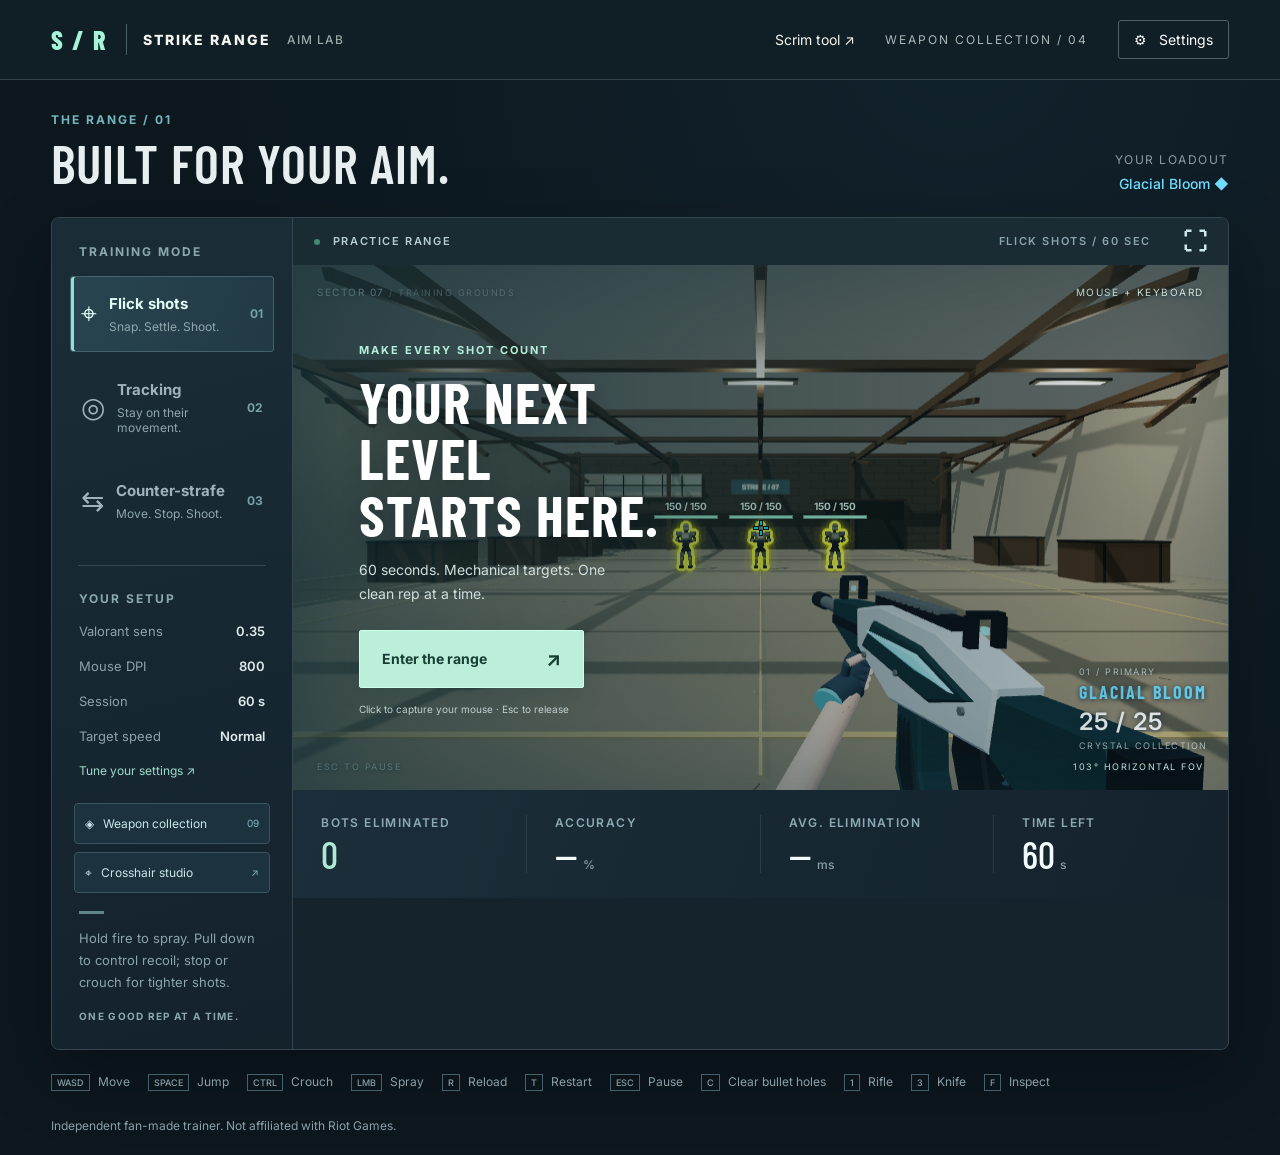
==== aimtrainer/index.html @ e16f2719 "Add Strike Range aim trainer alongside scrim calculator" ====
<!doctype html><html lang="en"><head><meta charset="UTF-8"><meta name="viewport" content="width=device-width, initial-scale=1.0"><title>Strike Range — Tactical Aim Training</title><meta name="description" content="Practice tactical flicks and smooth tracking in a 3D range with Valorant sensitivity settings."><link rel="stylesheet" href="style.css"></head><body>
<header><a class="brand" href="./"><span class="mark">S / R</span> STRIKE RANGE<span class="tag">AIM LAB</span></a><div class="top-right"><a href="../" style="color:inherit;font-size:14px;text-decoration:none">Scrim tool ↗</a><span class="desktop-label">WEAPON COLLECTION / 04</span><button id="settingsButton" class="icon-button">⚙ <span>Settings</span></button></div></header>
<main><section class="intro"><div><div class="eyebrow">THE RANGE / 01</div><h1>Built for your aim.</h1></div><div class="session-meta"><span>YOUR LOADOUT</span><strong id="equippedName">Glacial Bloom <i>◆</i></strong></div></section>
<section class="workspace"><aside class="sidebar"><div class="eyebrow">TRAINING MODE</div><button class="mode selected" data-mode="flick"><span class="mode-icon">⌖</span><span><strong>Flick shots</strong><small>Snap. Settle. Shoot.</small></span><b>01</b></button><button class="mode" data-mode="track"><span class="mode-icon">◎</span><span><strong>Tracking</strong><small>Stay on their movement.</small></span><b>02</b></button><button class="mode" data-mode="counter"><span class="mode-icon">⇆</span><span><strong>Counter-strafe</strong><small>Move. Stop. Shoot.</small></span><b>03</b></button><div class="divider"></div><div class="eyebrow">YOUR SETUP</div><dl><div><dt>Valorant sens</dt><dd id="sensDisplay">0.35</dd></div><div><dt>Mouse DPI</dt><dd id="dpiDisplay">800</dd></div><div><dt>Session</dt><dd id="durationDisplay">60 s</dd></div><div><dt>Target speed</dt><dd id="speedDisplay">Normal</dd></div></dl><button class="text-button" id="tuneButton">Tune your settings ↗</button><div class="loadout-actions"><button id="collectionButton">◈ &nbsp; Weapon collection <span>09</span></button><button id="crosshairButton">⌖ &nbsp; Crosshair studio <span>↗</span></button></div><div class="sidebar-bottom"><span class="mini-line"></span><p id="coach">Let the crosshair settle before you click. Clean hits come before speed.</p><span class="eyebrow">ONE GOOD REP AT A TIME.</span></div></aside>
<div class="range-column"><div class="range-toolbar"><span><i class="live-dot"></i> PRACTICE RANGE</span><span id="modeLabel">FLICK SHOTS / 60 SEC</span><button id="fullscreen" aria-label="Toggle fullscreen">⛶</button></div><div id="arena"><canvas id="game" aria-label="3D aim training range"></canvas><div class="arena-vignette"></div><div class="arena-top"><span>SECTOR 07 <small> / TRAINING GROUNDS</small></span><span id="inputState">MOUSE + KEYBOARD</span></div><div id="spreadRing" hidden></div><div id="crosshair"><i></i><b></b></div><div id="jellyPrompt" hidden><b>E</b> Eat the meat jelly</div><div id="dizzyStatus" role="status" hidden></div><div id="movementFeedback" hidden><strong>STRAFE LEFT OR RIGHT</strong><span>Move again for each rep</span></div><div id="hitmarker">×</div><div class="weapon-label"><span id="weaponSlot">01 / PRIMARY</span><strong id="weaponName">GLACIAL BLOOM</strong><b id="ammoCount" class="ammo-count">25 / 25</b><small id="weaponFinish">ROOT COLLECTION · 01</small></div><div class="arena-bottom"><span id="arenaHint">ESC TO PAUSE</span><span>103° HORIZONTAL FOV</span></div><div id="overlay"><div class="start-card"><span class="eyebrow" id="overlayEyebrow">MAKE EVERY SHOT COUNT</span><h2 id="overlayTitle">Your next level<br>starts here.</h2><p id="overlayText">60 seconds. Mechanical targets. One clean rep at a time.</p><button class="primary" id="start">Enter the range <span>↗</span></button><small id="startHint">Click to capture your mouse · Esc to release</small></div></div></div><div class="stats"><div><span id="scoreLabel">BOTS ELIMINATED</span><strong id="score">0</strong></div><div><span id="accuracyLabel">ACCURACY</span><strong id="accuracy">—<small>%</small></strong></div><div><span id="reactionLabel">AVG. REACTION</span><strong id="reaction">—<small>ms</small></strong></div><div><span>TIME LEFT</span><strong id="time">60<small>s</small></strong></div></div></div></section>
<footer><span><b>WASD</b> Move <b>SPACE</b> Jump <b>CTRL</b> Crouch <b>LMB</b> Spray <b>R</b> Reload <b>T</b> Restart <b>ESC</b> Pause <b>C</b> Clear bullet holes <b>1</b> Rifle <b>3</b> Knife <b>F</b> Inspect</span><span>Independent fan-made trainer. Not affiliated with Riot Games.</span></footer><p class="mobile-note">Built for a desktop mouse. Open on a computer to train.</p></main>
<dialog id="settings"><form id="settingsForm"><div class="dialog-heading"><div><span class="eyebrow">MAKE IT YOURS</span><h2>Range settings</h2></div><button type="button" id="closeSettings" aria-label="Close settings">×</button></div><div class="field-grid"><label>Valorant sensitivity<input name="sens" type="number" min="0.001" max="10" step="0.001" required></label><label>Mouse DPI<input name="dpi" type="number" min="50" max="50000" step="1" required></label><label>Bots in range<select name="botCount"><option value="3">3 bots</option><option value="5">5 bots</option><option value="10">10 bots</option></select></label><label>Session length<select name="duration"><option value="30">30 seconds</option><option value="60">60 seconds</option><option value="120">120 seconds</option></select></label><label>Target speed<select name="speed"><option value="0.65">Slow</option><option value="1">Normal</option><option value="1.5">Fast</option></select></label><label>Target hitbox<select name="hitbox"><option value="all">Head + body</option><option value="head">Head only</option></select></label><label>Enemy outline<select name="enemyOutline"><option value="yellow">Yellow</option><option value="red">Red</option><option value="purple">Purple</option></select></label></div><div class="range-toggles"><label class="check"><input type="checkbox" name="infiniteAmmo"> Infinite ammo — no reloads</label><label class="check"><input type="checkbox" name="bulletTrails"> Bullet trails</label></div><label class="check"><input type="checkbox" name="sound"> Shot and hit sounds</label><div class="sensitivity-note"><strong id="cm360">— cm / 360°</strong><p>Uses a 0.07° × sensitivity rotation scale and requests raw mouse input. Keep the same mouse DPI as Valorant. DPI here calculates cm/360; it does not change rotation.</p><p>Browsers and OS input can differ, so an exact match is not guaranteed. Use desktop Chrome or Edge and compare a full 360° turn with your game.</p></div><button type="submit" class="primary">Save settings <span>✓</span></button></form></dialog><dialog id="collection" class="wide-dialog"><div class="dialog-heading"><div><span class="eyebrow">THE ARMORY / RIFLES + BLADES</span><h2>WEAPON COLLECTION</h2></div><button id="closeCollection" aria-label="Close collection">×</button></div><p class="dialog-intro">Choose your finish. Your sensitivity and handling stay the same.</p><section class="knife-loadout"><h3>Blade collection</h3><p>1 Rifle · 3 Knife · F Inspect · Left click Slash</p><div class="field-grid"><label>Knife<select id="knifeType"></select></label><label>Finish<select id="knifeSkin"></select></label></div><button class="primary" id="equipKnife">Equip knife ↗</button><p id="knifeEquipped" role="status">Gilded · Nebula · Inferno · Jade — available for every blade</p></section><div id="skinGrid" class="skin-grid"></div><p class="quiet">Equipped instantly · Saved on this device · All skins included</p></dialog>
<dialog id="crosshairDialog" class="wide-dialog"><div class="dialog-heading"><div><span class="eyebrow">PRECISION / PERSONALIZED</span><h2>Crosshair studio</h2></div><button id="closeCrosshair" aria-label="Close crosshair studio">×</button></div><div class="crosshair-layout"><div><div class="crosshair-preview"><div id="crosshairPreview"></div><span>LIVE PREVIEW · 1:1 PIXELS</span></div><label>Crosshair color<input type="color" id="chColor"></label><label class="check"><input type="checkbox" id="chOutline"> Outlines</label><label class="check"><input type="checkbox" id="chDot"> Center dot</label><label class="check"><input type="checkbox" id="chInner"> Inner lines</label><label class="check"><input type="checkbox" id="chOuter"> Outer lines</label></div><div id="crosshairControls" class="field-grid"></div></div><div class="code-panel"><label for="crosshairCode">Valorant profile code</label><textarea id="crosshairCode" rows="3" placeholder="0;P;c;…" spellcheck="false"></textarea><div class="code-actions"><button id="importCode">Import code</button><button id="exportCode">Export / copy code</button></div><p id="codeStatus" role="status">Supports primary static crosshairs. ADS, sniper, and dynamic error settings are not reproduced. Code exchange has not been verified in the Valorant client.</p></div><button id="saveCrosshair" class="primary">Equip crosshair <span>✓</span></button></dialog><script type="module" src="game.js"></script></body></html>
---- aimtrainer/style.css ----
@import url('https://fonts.googleapis.com/css2?family=Barlow+Condensed:wght@500;600;700;800&family=Inter:wght@400;500;600;700;800&display=swap');
:root{--ink:#182a30;--muted:#718084;--line:#d9dfdc;--mint:#a6f4d8;--paper:#eef0eb;--cross:#6effd4}*{box-sizing:border-box}body{margin:0;background:var(--paper);color:var(--ink);font-family:Inter,Arial,sans-serif;font-size:14px}button,input,select{font:inherit}button{cursor:pointer}button:focus-visible,a:focus-visible{outline:3px solid #208e80;outline-offset:4px}header{height:80px;padding:0 4%;background:#13282e;color:#f4f6ef;display:flex;align-items:center;justify-content:space-between}.brand{text-decoration:none;color:inherit;display:flex;align-items:center;gap:16px;font-weight:800;letter-spacing:2px}.mark{font-family:'Barlow Condensed',sans-serif;font-size:26px;color:#a6f4d8;border-right:1px solid #486066;padding-right:18px}.tag{font-size:12px;letter-spacing:1px;color:#99aaa9;font-weight:500}.top-right{display:flex;align-items:center;gap:30px}.desktop-label{font-size:12px;letter-spacing:2px;color:#aab8b8}.icon-button{background:none;border:1px solid #506166;color:white;padding:10px 15px;border-radius:3px}.icon-button span{margin-left:8px}main{max-width:1640px;margin:auto;padding:34px 4% 18px}.intro{display:flex;align-items:end;justify-content:space-between;margin-bottom:25px}.eyebrow{font-size:12px;font-weight:700;letter-spacing:2px;color:#6c7b7a}h1{font-family:'Barlow Condensed',Impact,sans-serif;font-size:50px;line-height:1.05;text-transform:uppercase;margin:9px 0 0;letter-spacing:.5px}.session-meta{text-align:right;display:grid;gap:8px}.session-meta>span{font-size:12px;color:var(--muted);letter-spacing:1.5px}.session-meta strong{font-size:14px;font-weight:500}.session-meta i{color:#369faf;font-style:normal;margin-left:12px}.workspace{display:grid;grid-template-columns:240px minmax(0,1fr);border:1px solid #ccd4d0;background:#f9faf5;box-shadow:0 15px 50px #18302d08}.sidebar{padding:26px 18px;display:flex;flex-direction:column}.sidebar>.eyebrow{margin:0 9px 17px}.mode{display:flex;align-items:center;gap:12px;text-align:left;background:none;border:1px solid transparent;width:100%;padding:17px 10px;border-radius:3px;margin-bottom:10px;color:#5b6c6d}.mode.selected{border-color:#bacfc6;background:#e4eee7;color:#172f30;box-shadow:inset 3px 0 #347a69}.mode:hover{background:#eaf0e9}.mode-icon{font-size:28px;font-weight:400}.mode strong{font-size:15px;display:block}.mode small{display:block;font-size:12px;color:#73817e;margin-top:6px}.mode b{font-size:12px;color:#899c92;margin-left:auto}.divider{height:1px;background:var(--line);margin:16px 8px 25px}dl{margin:0 9px}dl div{display:flex;justify-content:space-between;margin-bottom:19px}dt{color:#7d8885;font-size:13px}dd{margin:0;font-size:13px;font-weight:600}.text-button{border:0;background:none;text-align:left;font-size:12px;color:#398071;margin:0 9px;padding:0}.sidebar-bottom{margin:auto 9px 0;padding-top:35px}.sidebar-bottom p{font-size:13px;line-height:1.7;color:#7a8781}.sidebar-bottom .eyebrow{font-size:10px;letter-spacing:1.3px}.mini-line{display:block;width:25px;height:3px;background:#b5c8bd}.range-column{min-width:0;border-left:1px solid #d3dbd6}.range-toolbar{height:47px;background:#e7ece6;display:flex;align-items:center;gap:20px;padding:0 21px;font-size:11px;letter-spacing:1.6px;font-weight:600}.range-toolbar>span:nth-child(2){margin-left:auto;color:#75827a}.range-toolbar button{border:0;background:none;font-size:24px;color:#4c645d;padding:0 0 0 12px}.live-dot{display:inline-block;width:6px;height:6px;background:#458776;border-radius:50%;margin-right:8px}#arena{position:relative;aspect-ratio:16/9;background:#87a7b3;overflow:hidden;isolation:isolate}#arena:fullscreen{width:100vw;height:100vh;aspect-ratio:auto}canvas{display:block;width:100%;height:100%}.arena-vignette{position:absolute;inset:0;pointer-events:none;box-shadow:inset 0 0 90px #19383955}.arena-top,.arena-bottom{position:absolute;left:24px;right:24px;display:flex;justify-content:space-between;pointer-events:none;color:#eaf7ee;font-size:10px;letter-spacing:1.5px;text-shadow:0 1px 4px #102b35}.arena-top{top:21px}.arena-top small{opacity:.6;font-size:9px}.arena-bottom{bottom:18px;font-size:9px}.weapon-label{position:absolute;right:24px;bottom:42px;display:grid;gap:4px;color:#edfcff;pointer-events:none;text-shadow:0 1px 5px #122a38}.weapon-label span,.weapon-label small{font-size:9px;letter-spacing:1.5px;opacity:.7}.weapon-label strong{font-family:'Barlow Condensed',sans-serif;font-size:23px;letter-spacing:2px}#crosshair{position:absolute;top:50%;left:50%;width:14px;height:14px;transform:translate(-50%,-50%);pointer-events:none;filter:drop-shadow(0 0 1px #000)}#crosshair i,#crosshair b{position:absolute;background:var(--cross)}#crosshair i{width:14px;height:2px;top:6px}#crosshair b{height:14px;width:2px;left:6px}#hitmarker{position:absolute;left:50%;top:50%;transform:translate(-50%,-50%);color:white;font-size:35px;opacity:0;pointer-events:none}#overlay{position:absolute;inset:0;background:linear-gradient(90deg,#173239ba,#112b3a15);display:flex;align-items:center;padding:5% 7%}.start-card{color:white;max-width:350px}.start-card .eyebrow{color:#b4efdc;font-size:11px}.start-card h2{font-family:'Barlow Condensed',Impact,sans-serif;font-size:clamp(30px,4.5vw,65px);line-height:.98;text-transform:uppercase;letter-spacing:1px;margin:16px 0}.start-card p{font-size:13px;line-height:1.7;color:#d0e0df;max-width:255px}.primary{display:flex;align-items:center;justify-content:space-between;gap:25px;background:#b6f5d7;color:#173d34;border:0;padding:16px 22px;font-size:14px;font-weight:700;border-radius:2px;min-width:225px;margin-top:24px}.primary:hover{background:#d1ffe7}.primary span{font-size:20px}.start-card>small{display:block;font-size:10px;color:#bfd0cf;margin-top:15px}.stats{display:grid;grid-template-columns:repeat(4,1fr);padding:24px 0}.stats>div{padding:0 28px;border-right:1px solid var(--line)}.stats>div:last-child{border:0}.stats span{font-size:10px;font-weight:600;letter-spacing:1.4px;color:#7e8b85;display:block}.stats strong{display:block;font-family:'Barlow Condensed',sans-serif;font-size:38px;font-weight:500;margin-top:5px;line-height:1}.stats small{font-family:Inter,sans-serif;font-size:12px;color:#8d9991;margin-left:5px}footer{display:flex;justify-content:space-between;gap:20px;margin-top:19px;font-size:10px;color:#85918a}footer b{font-weight:500;border:1px solid #d0d8d0;padding:2px 5px;margin:0 5px 0 15px;font-size:9px}footer b:first-child{margin-left:0}.mobile-note{display:none}dialog{border:1px solid #c9d9cf;border-radius:8px;padding:30px;width:min(540px,94vw);max-height:90vh;overflow:auto;background:#f8faf5;color:var(--ink);box-shadow:0 25px 100px #0007}dialog::backdrop{background:#081e29aa;backdrop-filter:blur(5px)}.dialog-heading{display:flex;justify-content:space-between;align-items:center;margin-bottom:25px}.dialog-heading h2{font-family:'Barlow Condensed',sans-serif;font-size:34px;margin:6px 0}.dialog-heading button{border:0;background:none;font-size:30px;color:#657e73}.field-grid{display:grid;grid-template-columns:1fr 1fr;gap:20px}label{font-size:14px;font-weight:500}input[type=number],select{display:block;width:100%;margin-top:9px;padding:12px 10px;background:#fff;border:1px solid #c7d5ce;border-radius:3px;color:#20362e}.check{display:flex;align-items:center;gap:9px;margin-top:22px}.sensitivity-note{background:#e9f0e9;padding:16px;margin-top:22px;border-left:3px solid #7cae97}.sensitivity-note p{font-size:12px;line-height:1.6;color:#62766d;margin:8px 0 0}.sensitivity-note strong{font-size:16px}dialog .primary{width:100%}[hidden]{display:none!important}@media(min-width:1600px){main{padding-top:50px}.sidebar{padding-top:30px}.workspace{grid-template-columns:260px 1fr}}@media(max-width:1000px){.workspace{grid-template-columns:195px 1fr}.sidebar{padding:20px 10px}.stats>div{padding:0 15px}.sidebar-bottom{display:none}.start-card h2{font-size:40px}.range-toolbar{font-size:9px;gap:10px}.desktop-label{display:none}}@media(max-width:700px){header{height:65px}.tag{display:none}main{padding:24px 4%}.intro{align-items:center}h1{font-size:37px}.session-meta{font-size:11px}.workspace{display:flex;flex-direction:column}.sidebar{display:grid;grid-template-columns:1fr 1fr;padding:10px;gap:8px}.sidebar>.eyebrow,.sidebar dl,.sidebar .divider,.sidebar .text-button{display:none}.mode{margin:0;padding:10px}.mode b{display:none}.range-column{border-left:0}.range-toolbar{padding:0 12px}#arena{aspect-ratio:4/3}.arena-top{left:12px;right:12px;font-size:8px}.arena-top small{display:none}#overlay{padding:25px}.start-card h2{font-size:39px}.start-card p{font-size:12px}.weapon-label{display:none}.stats{padding:20px 0}.stats>div{padding:0 10px}.stats span{font-size:8px;letter-spacing:.6px}.stats strong{font-size:29px}footer{flex-direction:column;font-size:9px;gap:12px}.mobile-note{display:block;font-size:12px;color:#59786a}.field-grid{gap:13px}.brand{font-size:13px;gap:10px}.mark{padding-right:10px;font-size:23px}}
/* Collection update: graphite surfaces, luminous accents, and clearer hierarchy. */
:root{--ink:#e6eef0;--muted:#8c9ca4;--line:#2a3c46;--paper:#0c171e;--skin-accent:#6ddcff}body{background:radial-gradient(ellipse at 75% 0,#1d384755,transparent 55%),#0c171e;color:var(--ink)}header{background:#101e26;border-bottom:1px solid #31414c}main{padding-top:32px}.intro .eyebrow{color:#74b6bf}h1{font-size:53px;font-weight:600;letter-spacing:1px}.session-meta strong{color:var(--skin-accent)}.workspace{background:#14232c;border:1px solid #354650;border-radius:8px;overflow:hidden;box-shadow:0 25px 70px #0004}.sidebar{background:linear-gradient(165deg,#1a2d37,#14222c)}.eyebrow{color:#8ca8ad}.mode{color:#a1b2ba}.mode.selected{background:linear-gradient(110deg,#284550,#213a43);color:#e2fcf6;border-color:#44636c;box-shadow:inset 3px 0 #8fe1d4}.mode:hover{background:#243b45}.mode small{color:#8fa7ae}.mode b{color:#76a1a7}dt{color:#8fa2ab}dd{color:#dfebed}.text-button{color:#9cdcca}.range-column{border-color:#354650}.range-toolbar{background:#1a2b34;color:#b7cdd2}.range-toolbar>span:nth-child(2){color:#8ba3ac}.range-toolbar button{color:#cee7e9}.stats{background:linear-gradient(110deg,#1b2e39,#14222c);padding:25px 0}.stats span{color:#8da9b3}.stats strong{color:#f2fbfb}.stats>div:first-child strong{color:#ade9d5}.stats small{color:#8aa0a9}.sidebar-bottom p{color:#8ca4ad}.sidebar-bottom{padding-top:25px}.divider{background:#354751}.mini-line{background:#5f8489}.loadout-actions{display:grid;gap:8px;margin:25px 4px 0}.loadout-actions button{display:flex;align-items:center;justify-content:space-between;background:#1c333e;color:#c9e5e8;border:1px solid #3a5460;border-radius:4px;padding:12px 10px;font-size:12px;text-align:left}.loadout-actions button:hover{background:#294654;border-color:#7eb7bc}.loadout-actions span{margin-left:auto;font-size:10px;color:#84b7bf}.primary{background:#bbefda;border:1px solid #caffed;box-shadow:0 7px 25px #072e3725}.start-card h2{text-shadow:0 4px 24px #00131f55}.arena-vignette{box-shadow:inset 0 0 100px #12303c66}.start-card p{font-size:14px}.stats span,footer{font-size:12px}footer{color:#8aa0aa;line-height:1.8}footer b{border-color:#46606d}.weapon-label strong{color:var(--skin-accent)}.icon-button:hover{background:#233d49}dialog{color:#e6eef0;background:#172933;border-color:#49616d;box-shadow:0 25px 100px #0009}dialog::backdrop{background:#020a12bb;backdrop-filter:blur(8px)}.dialog-heading button{color:#b9ced3}.wide-dialog{width:min(850px,95vw);padding:32px}.dialog-heading h2{font-size:36px}.dialog-intro{color:#95b0ba;margin-top:-10px;font-size:14px}.skin-grid{display:grid;grid-template-columns:1fr 1fr;gap:18px;margin-top:25px}.skin-card{background:#14212d;border:1px solid #3a505b;border-radius:5px;color:#eff9ff;text-align:left;padding:0;overflow:hidden;transition:transform .16s,border-color .16s}.skin-card:hover{transform:translateY(-3px);border-color:var(--finish)}.skin-card[aria-pressed=true]{border-color:var(--finish);box-shadow:0 0 0 1px var(--finish)}.skin-art{position:relative;min-height:100px;border-bottom:1px solid #2f4350}.skin-art img{display:block;width:100%;aspect-ratio:500/260;object-fit:contain}.skin-art>span{position:absolute;left:15px;top:12px;font-size:9px;letter-spacing:1.4px;color:var(--finish)}.skin-copy{padding:16px}.skin-copy h3{font-family:'Barlow Condensed',sans-serif;letter-spacing:.5px;font-size:26px;margin:0 0 7px}.skin-copy p{font-size:12px;color:#8fa8b5;margin:0 0 18px}.equip-label{font-size:10px;letter-spacing:1.5px;color:var(--finish)}.quiet{color:#8fa8b5;font-size:12px;margin-bottom:0}.field-grid input,.field-grid select{background:#10202a;border-color:#3b5765;color:#e1eff1}label{color:#b9d0d8}input[type=color]{display:block;width:100%;height:38px;background:#10202a;border:1px solid #415967;border-radius:4px;margin-top:10px}input[type=checkbox]{accent-color:#9bddcc}.sensitivity-note{background:#203a43;border-color:#7eb7ae}.sensitivity-note p{color:#a7bfc8}.crosshair-layout{display:grid;grid-template-columns:210px 1fr;gap:28px}.crosshair-preview{position:relative;display:flex;align-items:center;justify-content:center;height:155px;margin-bottom:20px;background:linear-gradient(145deg,#759098,#3f555f);border:1px solid #63838e;border-radius:5px}.crosshair-preview>span{position:absolute;bottom:12px;font-size:9px;letter-spacing:1.4px;color:#d3e4e7}.crosshair-layout .field-grid{gap:12px 16px}.crosshair-layout label{font-size:12px}.crosshair-layout input[type=number]{margin-top:5px;padding:8px 10px}.crosshair-layout .check{margin-top:16px}.code-panel{border-top:1px solid #35505c;margin-top:25px;padding-top:22px}textarea{display:block;width:100%;resize:vertical;background:#0e1e27;border:1px solid #3b5765;border-radius:4px;color:#c4e9e6;padding:12px;margin-top:10px;font:12px/1.6 monospace}.code-actions{display:flex;gap:10px;margin-top:12px}.code-actions button{background:#294753;border:1px solid #4e707d;border-radius:3px;color:#ddf6f5;padding:10px 15px;font-size:13px}#codeStatus{font-size:12px;color:#9db5c0;line-height:1.65}#crosshair{transform:none}#crosshair>span{pointer-events:none}.mobile-note{color:#a5c2c7}@media(max-width:1000px){.sidebar-bottom{display:none}.loadout-actions{margin-top:20px}.stats>div{padding:0 15px}.stats span{font-size:10px;letter-spacing:1px}footer{font-size:10px}}@media(max-width:700px){h1{font-size:35px}.loadout-actions{grid-column:1/-1;grid-template-columns:1fr 1fr;margin:0}.skin-grid{gap:12px}.skin-copy{padding:12px}.skin-copy h3{font-size:22px}.skin-copy p{font-size:11px}.wide-dialog{padding:20px}.dialog-heading h2{font-size:29px}.crosshair-layout{grid-template-columns:1fr;gap:20px}.crosshair-preview{height:130px}.crosshair-layout .field-grid{grid-template-columns:1fr 1fr}.stats span{font-size:8px}.session-meta>span{font-size:10px}.session-meta strong{font-size:12px}.intro{gap:12px}}
/* Game HUD stays above the 3D viewmodels. */
.arena-vignette{z-index:2;pointer-events:none}.arena-top,.arena-bottom,.weapon-label{z-index:3}#crosshair,#hitmarker{z-index:4}#overlay{z-index:5}.skin-art{background:radial-gradient(ellipse at 55% 60%,#324451,#13222f 75%);overflow:hidden}.skin-art img{height:auto;aspect-ratio:3/2;object-fit:contain;transition:transform .2s}.skin-card:hover .skin-art img{transform:scale(1.035)}.skin-art>span{z-index:2;text-shadow:0 1px 5px #000}.brand{font-size:14px}.start-card h2{font-size:clamp(32px,4.5vw,65px)}@media(max-width:700px){.brand{font-size:11px;letter-spacing:1px}}

.weapon-label{bottom:39px;right:20px}.weapon-label strong{font-size:18px}
.ammo-count{font-size:24px;color:#fff;letter-spacing:1px;font-weight:600}.bot-health{position:absolute;z-index:3;transform:translate(-50%,-100%);width:64px;text-align:center;color:#e9ffef;font-size:10px;font-weight:700;pointer-events:none;text-shadow:0 1px 3px #000}.bot-health i{display:block;height:4px;background:#172d28;border:1px solid #b4e5ca88;margin-top:3px}.bot-health i b{display:block;height:100%;background:#9efbd0}.bot-health strong{position:absolute;top:-25px;left:0;right:0;font-size:18px;color:#ffe9a0}footer>span:first-child{line-height:2.2}footer{flex-wrap:wrap}
.range-toggles{margin-top:22px;padding:0 16px 16px;background:#20343e;border:1px solid #3b5360;border-radius:4px}.range-toggles .check{margin-top:16px}
#jellyPrompt{position:absolute;left:50%;bottom:22%;transform:translateX(-50%);z-index:4;color:#efffd9;background:#1d302cee;border:1px solid #b9d594;padding:12px 18px;border-radius:4px;font-size:14px;pointer-events:none;white-space:nowrap}#jellyPrompt b{border:1px solid #d2e6a7;padding:3px 7px;margin-right:8px}#dizzyStatus{position:absolute;top:54px;left:50%;transform:translateX(-50%);z-index:4;padding:9px 14px;background:#20352dec;color:#e2ffa2;border:1px solid #abc37e;border-radius:4px;font-size:12px;letter-spacing:1px;pointer-events:none}.dizzy #game{filter:blur(.8px) saturate(.65)}.dizzy .arena-vignette{box-shadow:inset 0 0 100px #769b4266}@media(prefers-reduced-motion:reduce){.dizzy #game{filter:saturate(.65)}}
#movementFeedback{position:absolute;left:50%;bottom:12%;transform:translateX(-50%);z-index:4;background:#15282fee;border:1px solid #689998;border-radius:4px;padding:11px 18px;text-align:center;color:#d8eeee;pointer-events:none;white-space:nowrap}#movementFeedback strong{font-size:13px;letter-spacing:1px;display:block}#movementFeedback span{font-size:11px;color:#a4b9be;display:block;margin-top:6px}#movementFeedback[data-state=ready]{border-color:#8ff0b9;color:#b8ffd8}#movementFeedback[data-state=bad]{border-color:#f2b176;color:#ffd3a6}.sidebar-bottom{padding-top:18px}@media(max-width:700px){.sidebar .mode[data-mode=counter]{grid-column:1/-1}.sidebar .loadout-actions{grid-column:1/-1}#movementFeedback{bottom:10%;padding:8px 12px}#movementFeedback strong{font-size:10px}#movementFeedback span{font-size:9px}}

#spreadRing{position:absolute;left:50%;top:50%;transform:translate(-50%,-50%);border:1px solid #ffce8e;border-radius:50%;pointer-events:none;z-index:4;transition:width .08s,height .08s}.knife-loadout{padding:22px;margin:20px 0;background:linear-gradient(120deg,#263648,#24253c);border:1px solid #696083;border-radius:6px}.knife-loadout h3{font-size:24px;margin:0}.knife-loadout p{font-size:14px;color:#c9c4db}.knife-loadout .primary{margin-top:18px}.knife-loadout select{min-height:42px}
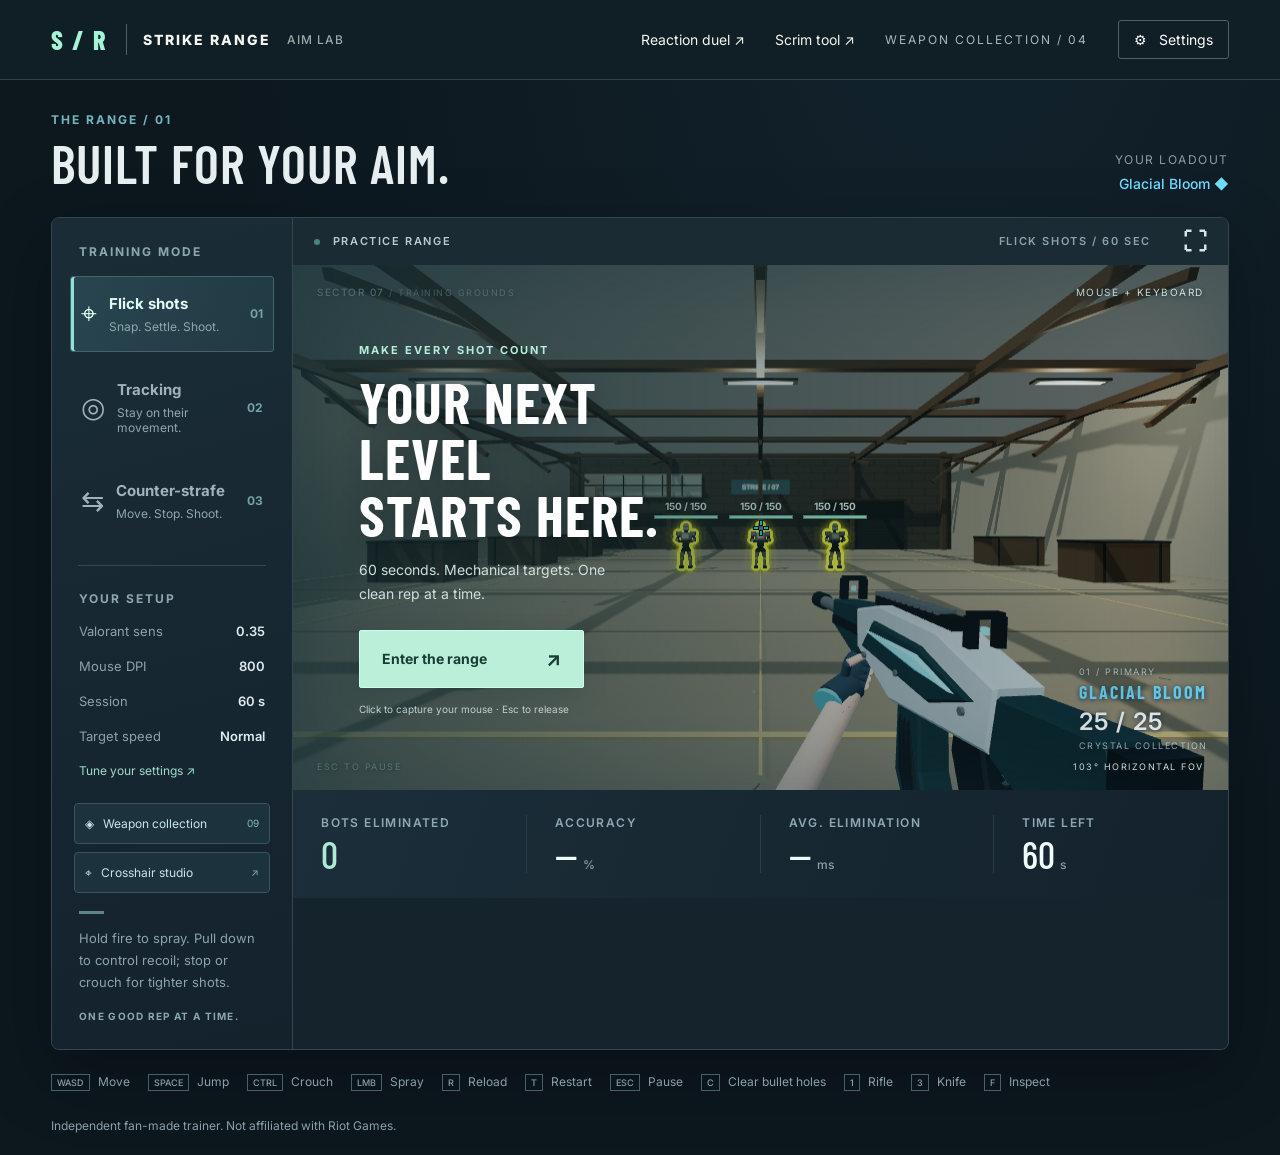
==== commit cbb66131: "Add five-round Reaction Duel with shareable friend challenges" ====
--- a/aimtrainer/index.html
+++ b/aimtrainer/index.html
@@ -1,5 +1,5 @@
 <!doctype html><html lang="en"><head><meta charset="UTF-8"><meta name="viewport" content="width=device-width, initial-scale=1.0"><title>Strike Range — Tactical Aim Training</title><meta name="description" content="Practice tactical flicks and smooth tracking in a 3D range with Valorant sensitivity settings."><link rel="stylesheet" href="style.css"></head><body>
-<header><a class="brand" href="./"><span class="mark">S / R</span> STRIKE RANGE<span class="tag">AIM LAB</span></a><div class="top-right"><a href="../" style="color:inherit;font-size:14px;text-decoration:none">Scrim tool ↗</a><span class="desktop-label">WEAPON COLLECTION / 04</span><button id="settingsButton" class="icon-button">⚙ <span>Settings</span></button></div></header>
+<header><a class="brand" href="./"><span class="mark">S / R</span> STRIKE RANGE<span class="tag">AIM LAB</span></a><div class="top-right" style="flex-wrap:wrap"><a href="../reaction-duel/" style="color:inherit;font-size:14px;text-decoration:none">Reaction duel ↗</a><a href="../" style="color:inherit;font-size:14px;text-decoration:none">Scrim tool ↗</a><span class="desktop-label">WEAPON COLLECTION / 04</span><button id="settingsButton" class="icon-button">⚙ <span>Settings</span></button></div></header>
 <main><section class="intro"><div><div class="eyebrow">THE RANGE / 01</div><h1>Built for your aim.</h1></div><div class="session-meta"><span>YOUR LOADOUT</span><strong id="equippedName">Glacial Bloom <i>◆</i></strong></div></section>
 <section class="workspace"><aside class="sidebar"><div class="eyebrow">TRAINING MODE</div><button class="mode selected" data-mode="flick"><span class="mode-icon">⌖</span><span><strong>Flick shots</strong><small>Snap. Settle. Shoot.</small></span><b>01</b></button><button class="mode" data-mode="track"><span class="mode-icon">◎</span><span><strong>Tracking</strong><small>Stay on their movement.</small></span><b>02</b></button><button class="mode" data-mode="counter"><span class="mode-icon">⇆</span><span><strong>Counter-strafe</strong><small>Move. Stop. Shoot.</small></span><b>03</b></button><div class="divider"></div><div class="eyebrow">YOUR SETUP</div><dl><div><dt>Valorant sens</dt><dd id="sensDisplay">0.35</dd></div><div><dt>Mouse DPI</dt><dd id="dpiDisplay">800</dd></div><div><dt>Session</dt><dd id="durationDisplay">60 s</dd></div><div><dt>Target speed</dt><dd id="speedDisplay">Normal</dd></div></dl><button class="text-button" id="tuneButton">Tune your settings ↗</button><div class="loadout-actions"><button id="collectionButton">◈ &nbsp; Weapon collection <span>09</span></button><button id="crosshairButton">⌖ &nbsp; Crosshair studio <span>↗</span></button></div><div class="sidebar-bottom"><span class="mini-line"></span><p id="coach">Let the crosshair settle before you click. Clean hits come before speed.</p><span class="eyebrow">ONE GOOD REP AT A TIME.</span></div></aside>
 <div class="range-column"><div class="range-toolbar"><span><i class="live-dot"></i> PRACTICE RANGE</span><span id="modeLabel">FLICK SHOTS / 60 SEC</span><button id="fullscreen" aria-label="Toggle fullscreen">⛶</button></div><div id="arena"><canvas id="game" aria-label="3D aim training range"></canvas><div class="arena-vignette"></div><div class="arena-top"><span>SECTOR 07 <small> / TRAINING GROUNDS</small></span><span id="inputState">MOUSE + KEYBOARD</span></div><div id="spreadRing" hidden></div><div id="crosshair"><i></i><b></b></div><div id="jellyPrompt" hidden><b>E</b> Eat the meat jelly</div><div id="dizzyStatus" role="status" hidden></div><div id="movementFeedback" hidden><strong>STRAFE LEFT OR RIGHT</strong><span>Move again for each rep</span></div><div id="hitmarker">×</div><div class="weapon-label"><span id="weaponSlot">01 / PRIMARY</span><strong id="weaponName">GLACIAL BLOOM</strong><b id="ammoCount" class="ammo-count">25 / 25</b><small id="weaponFinish">ROOT COLLECTION · 01</small></div><div class="arena-bottom"><span id="arenaHint">ESC TO PAUSE</span><span>103° HORIZONTAL FOV</span></div><div id="overlay"><div class="start-card"><span class="eyebrow" id="overlayEyebrow">MAKE EVERY SHOT COUNT</span><h2 id="overlayTitle">Your next level<br>starts here.</h2><p id="overlayText">60 seconds. Mechanical targets. One clean rep at a time.</p><button class="primary" id="start">Enter the range <span>↗</span></button><small id="startHint">Click to capture your mouse · Esc to release</small></div></div></div><div class="stats"><div><span id="scoreLabel">BOTS ELIMINATED</span><strong id="score">0</strong></div><div><span id="accuracyLabel">ACCURACY</span><strong id="accuracy">—<small>%</small></strong></div><div><span id="reactionLabel">AVG. REACTION</span><strong id="reaction">—<small>ms</small></strong></div><div><span>TIME LEFT</span><strong id="time">60<small>s</small></strong></div></div></div></section>
